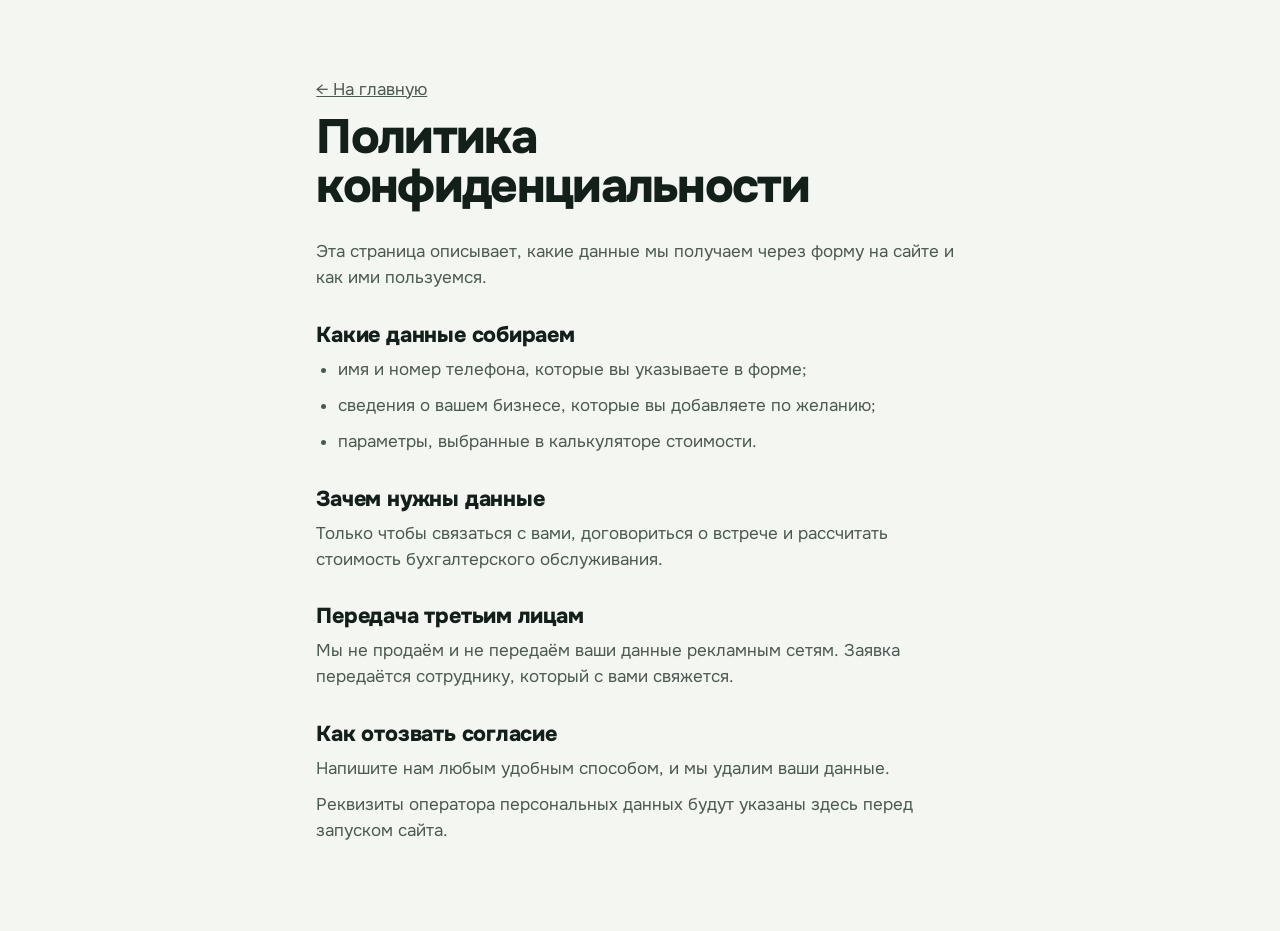
==== privacy.html @ 89eb4727 "init: landing for Бухгалтерия под ключ" ====
<!doctype html>
<html lang="ru">
<head>
<meta charset="utf-8">
<meta name="viewport" content="width=device-width, initial-scale=1">
<title>Политика конфиденциальности</title>
<meta name="robots" content="noindex">
<link rel="preconnect" href="https://fonts.googleapis.com">
<link rel="preconnect" href="https://fonts.gstatic.com" crossorigin>
<link href="https://fonts.googleapis.com/css2?family=Onest:wght@400;500;600;700;800&display=swap" rel="stylesheet">
<link rel="stylesheet" href="styles.css">
</head>
<body>
<main class="legal">
  <p><a href="index.html">← На главную</a></p>
  <h1>Политика конфиденциальности</h1>
  <p>Эта страница описывает, какие данные мы получаем через форму на сайте и как ими пользуемся.</p>
  <h2>Какие данные собираем</h2>
  <ul>
    <li>имя и номер телефона, которые вы указываете в форме;</li>
    <li>сведения о вашем бизнесе, которые вы добавляете по желанию;</li>
    <li>параметры, выбранные в калькуляторе стоимости.</li>
  </ul>
  <h2>Зачем нужны данные</h2>
  <p>Только чтобы связаться с вами, договориться о встрече и рассчитать стоимость бухгалтерского обслуживания.</p>
  <h2>Передача третьим лицам</h2>
  <p>Мы не продаём и не передаём ваши данные рекламным сетям. Заявка передаётся сотруднику, который с вами свяжется.</p>
  <h2>Как отозвать согласие</h2>
  <p>Напишите нам любым удобным способом, и мы удалим ваши данные.</p>
  <p>Реквизиты оператора персональных данных будут указаны здесь перед запуском сайта.</p>
</main>
</body>
</html>
---- styles.css ----
:root{
  --bg:#F4F6F1;
  --paper:#FFFFFF;
  --sand:#E8EDE4;
  --mint:#DCEADF;
  --mint-2:#C6DDCF;
  --ink:#13201A;
  --muted:#4A5951;
  --green:#0B6B4D;
  --green-d:#08523B;
  --yellow:#F3C93B;
  --red:#A63A2B;
  --font:'Onest',system-ui,-apple-system,'Segoe UI',Roboto,Arial,sans-serif;
  --gutter:clamp(18px,4.4vw,64px);
  --max:1320px;
  --r:18px;
  --ease:cubic-bezier(.2,.7,.2,1);
}
*,*::before,*::after{box-sizing:border-box}
html{scroll-behavior:auto;-webkit-text-size-adjust:100%}
html.lenis,html.lenis body{height:auto}
.lenis.lenis-smooth{scroll-behavior:auto!important}
body{margin:0;background:var(--bg);color:var(--ink);font-family:var(--font);font-size:1.0625rem;line-height:1.55;font-variant-numeric:tabular-nums;-webkit-font-smoothing:antialiased;overflow-x:hidden}
img,svg{max-width:100%;display:block}
a{color:inherit}
h1,h2,h3,p,ul,ol{margin:0}
ul,ol{padding:0;list-style:none}
button,input,select,textarea{font:inherit;color:inherit}
::selection{background:var(--yellow);color:var(--ink)}
:focus-visible{outline:3px solid var(--green);outline-offset:3px;border-radius:6px}
.skip{position:absolute;left:12px;top:-60px;background:var(--ink);color:#fff;padding:10px 16px;border-radius:10px;z-index:100;transition:top .2s}
.skip:focus{top:12px}
.wrap{width:100%;max-width:calc(var(--max) + var(--gutter)*2);margin-inline:auto;padding-inline:var(--gutter)}

h1{font-size:clamp(2.35rem,5.3vw,5.1rem);line-height:1.02;letter-spacing:-.035em;font-weight:800;text-wrap:balance}
h2{font-size:clamp(1.9rem,3.7vw,3.4rem);line-height:1.06;letter-spacing:-.03em;font-weight:800;text-wrap:balance}
h3{font-size:clamp(1.15rem,1.6vw,1.45rem);line-height:1.2;letter-spacing:-.015em;font-weight:700}

.sec{padding-block:clamp(84px,10vw,170px)}

/* ---------- buttons ---------- */
.btn{display:inline-flex;align-items:center;justify-content:center;gap:10px;background:var(--green);color:#fff;text-decoration:none;font-weight:700;border:0;border-radius:999px;padding:18px 30px;cursor:pointer;transition:background .25s var(--ease),transform .25s var(--ease);will-change:transform}
.btn:hover{background:var(--green-d)}
.btn:active{transform:scale(.97)}
.btn--small{padding:12px 20px;font-size:.95rem}
.btn--wide{width:100%}
.btn[disabled]{opacity:.7;cursor:wait}
.link-arrow{font-weight:600;text-decoration:none;display:inline-flex;gap:10px;align-items:center;padding:10px 0;background:linear-gradient(currentColor,currentColor) 0 100%/0 3px no-repeat;transition:background-size .35s var(--ease)}
.link-arrow::after{content:"→";transition:transform .3s var(--ease)}
.link-arrow:hover{background-size:calc(100% - 28px) 3px}
.link-arrow:hover::after{transform:translateX(5px)}

/* ---------- header ---------- */
.header{position:sticky;top:0;z-index:50;background:var(--bg);transition:top .4s var(--ease),background .3s}
.header.scrolled{background:var(--paper)}
.header.hide{top:-90px}
.header__inner{display:flex;align-items:center;gap:24px;min-width:0;max-width:calc(var(--max) + var(--gutter)*2);margin-inline:auto;padding:14px var(--gutter)}
.logo{flex-shrink:0;text-decoration:none;font-weight:800;font-size:1.2rem;letter-spacing:-.02em}
.logo span{color:var(--green)}
.nav{display:flex;gap:28px;margin-left:auto}
.nav a{white-space:nowrap;text-decoration:none;font-weight:500;font-size:.98rem;padding:6px 0;background:linear-gradient(var(--green),var(--green)) 0 100%/0 3px no-repeat;transition:background-size .3s var(--ease)}
.nav a:hover{background-size:100% 3px}
.header__cta{flex-shrink:0}
.burger{display:none;width:46px;height:46px;border:0;border-radius:50%;background:var(--sand);cursor:pointer;position:relative;flex-shrink:0}
.burger i{position:absolute;left:14px;right:14px;height:3px;border-radius:2px;background:var(--ink);transition:transform .3s var(--ease),top .3s var(--ease)}
.burger i:first-child{top:18px}
.burger i:last-child{top:26px}
.burger.is-open i:first-child{top:22px;transform:rotate(45deg)}
.burger.is-open i:last-child{top:22px;transform:rotate(-45deg)}

/* ---------- hero ---------- */
.hero{padding-top:clamp(36px,5vw,84px);overflow:hidden}
.hero__grid{display:grid;grid-template-columns:minmax(0,1.25fr) minmax(0,.9fr);gap:clamp(32px,5vw,90px);align-items:center;padding-bottom:clamp(56px,7vw,110px)}
.hero h1 .w{display:inline-block;overflow:hidden;vertical-align:top;padding-bottom:.08em;margin-bottom:-.08em}
.hero h1 .w>span{display:inline-block}
.hero__lead{margin-top:clamp(22px,2.6vw,34px);font-size:clamp(1.1rem,1.5vw,1.35rem);max-width:36em;color:var(--muted)}
.hero__actions{display:flex;flex-wrap:wrap;align-items:center;gap:14px 34px;margin-top:clamp(26px,3vw,40px)}
.hero__facts{display:flex;flex-wrap:wrap;gap:12px 36px;margin-top:clamp(34px,4vw,60px);font-size:.98rem;color:var(--muted)}
.hero__facts b{display:block;color:var(--ink);font-size:1.12rem}

.sheet{background:var(--paper);border-radius:var(--r);padding:clamp(22px,2.6vw,36px)}
.sheet__title{font-size:1.15rem;font-weight:700;line-height:1.25}
.sheet__rows li{display:flex;justify-content:space-between;align-items:baseline;gap:18px;padding:13px 14px;border-radius:10px;font-size:1rem}
.sheet__rows li:nth-child(odd){background:var(--bg)}
.sheet__rows li b{font-weight:700;text-align:right;white-space:nowrap}
.sheet__rows li.is-zero b{color:var(--green)}
.sheet__total{display:flex;justify-content:space-between;align-items:baseline;gap:14px;margin-top:14px;padding:18px 16px;border-radius:12px;background:var(--mint);font-weight:600}
.sheet__total b{font-size:1.5rem;font-weight:800;letter-spacing:-.02em}
.sheet--hero{position:relative;transform:rotate(1.6deg);padding-bottom:clamp(34px,3.4vw,48px);clip-path:polygon(0 0,100% 0,100% calc(100% - 16px),96% 100%,92% calc(100% - 16px),88% 100%,84% calc(100% - 16px),80% 100%,76% calc(100% - 16px),72% 100%,68% calc(100% - 16px),64% 100%,60% calc(100% - 16px),56% 100%,52% calc(100% - 16px),48% 100%,44% calc(100% - 16px),40% 100%,36% calc(100% - 16px),32% 100%,28% calc(100% - 16px),24% 100%,20% calc(100% - 16px),16% 100%,12% calc(100% - 16px),8% 100%,4% calc(100% - 16px),0 100%)}
.sheet__top{display:flex;justify-content:space-between;gap:16px;align-items:flex-start;margin-bottom:16px}
.sheet__stamp{flex-shrink:0;background:var(--yellow);font-weight:800;border-radius:10px;padding:8px 14px;transform:rotate(-6deg)}

.marquee{overflow:hidden;background:var(--green);color:#fff;padding:20px 0}
.marquee__track{display:flex;width:max-content;animation:marq 48s linear infinite}
.marquee:hover .marquee__track{animation-play-state:paused}
.marquee span{font-size:clamp(1.1rem,1.8vw,1.6rem);font-weight:700;letter-spacing:-.01em;padding-right:clamp(32px,4vw,64px);white-space:nowrap}
.marquee span::after{content:"";display:inline-block;width:.5em;height:.5em;margin-left:clamp(32px,4vw,64px);background:var(--yellow);border-radius:50%;vertical-align:.08em}
@keyframes marq{to{transform:translateX(-50%)}}

/* ---------- pains ---------- */
.pains__grid{display:grid;grid-template-columns:minmax(0,.9fr) minmax(0,1.3fr);gap:clamp(34px,6vw,110px);align-items:start}
.pains__head{position:sticky;top:110px}
.pains__head p{margin-top:22px;color:var(--muted);max-width:28em}
.pain{background:var(--paper);border-radius:var(--r);margin-bottom:12px;transition:background .3s var(--ease)}
.pain summary{list-style:none;cursor:pointer;display:flex;justify-content:space-between;align-items:center;gap:20px;padding:clamp(20px,2.4vw,30px) clamp(20px,2.6vw,34px);font-size:clamp(1.15rem,1.9vw,1.6rem);font-weight:700;letter-spacing:-.02em;line-height:1.2}
.pain summary::-webkit-details-marker{display:none}
.pain summary::after{content:"";flex-shrink:0;width:44px;height:44px;border-radius:50%;background:var(--sand) url("data:image/svg+xml,%3Csvg xmlns='http://www.w3.org/2000/svg' viewBox='0 0 24 24' fill='none' stroke='%2313201A' stroke-width='2.4' stroke-linecap='round'%3E%3Cpath d='M12 6v12M6 12h12'/%3E%3C/svg%3E") center/20px no-repeat;transition:transform .35s var(--ease),background-color .3s}
.pain[open]{background:var(--mint)}
.pain[open] summary::after{transform:rotate(135deg);background-color:var(--yellow)}
.pain p{padding:0 clamp(20px,2.6vw,34px) clamp(22px,2.6vw,32px);color:var(--ink);max-width:40em}
.pain:hover:not([open]){background:var(--sand)}

/* ---------- trust ---------- */
.trust{background:var(--green);color:#fff}
.trust__grid{display:grid;grid-template-columns:1fr 1fr;gap:clamp(30px,6vw,100px)}
.trust__col p{margin-top:clamp(18px,2vw,28px);font-size:clamp(1.05rem,1.4vw,1.25rem);color:#DDEFE5;max-width:30em}
.trust__col--b{padding-top:clamp(0px,6vw,110px)}

/* ---------- bill ---------- */
.bill{padding-block:clamp(84px,9vw,150px)}
.bill__grid{display:grid;grid-template-columns:minmax(0,.9fr) minmax(0,1.3fr);gap:clamp(30px,5vw,90px);align-items:center}
.bill__head p{margin-top:22px;color:var(--muted);max-width:30em}
.bill__head .bill__note{font-size:.92rem;margin-top:14px}
.bill__sheets{display:grid;grid-template-columns:1fr 1fr;gap:clamp(14px,2vw,28px);align-items:start}
.sheet--other .sheet__total{background:#F3DAD4}
.sheet--other .sheet__total b{color:var(--red)}
.sheet--other .sheet__rows li.extra b{color:var(--red)}
.sheet--ours{background:var(--paper);outline:4px solid var(--green)}
.sheet--ours .sheet__total{background:var(--mint)}
.sheet__title{margin-bottom:16px}
.bill__sheets .sheet__rows li{flex-direction:column;align-items:flex-start;gap:2px}
.bill__sheets .sheet__rows li b{text-align:left}

/* ---------- calc ---------- */
.calc__head{max-width:46em;margin-bottom:clamp(34px,4vw,60px)}
.calc__head p{margin-top:20px;color:var(--muted)}
.calc__box{display:grid;grid-template-columns:minmax(0,1.5fr) minmax(0,1fr);gap:clamp(18px,2.4vw,36px);align-items:start}
.calc__controls{background:var(--paper);border-radius:var(--r);padding:clamp(22px,3vw,44px);display:grid;gap:clamp(24px,2.6vw,34px)}
fieldset{border:0;margin:0;padding:0;min-width:0}
legend,.range>label{font-weight:700;font-size:1.02rem;margin-bottom:12px;padding:0;display:flex;justify-content:space-between;gap:12px;float:none;width:100%}
.seg,.chips{display:flex;flex-wrap:wrap;gap:10px}
.seg legend,.chips legend{flex:0 0 100%}
.seg label,.chips label{cursor:pointer}
.seg input,.chips input,.check input{position:absolute;opacity:0;pointer-events:none}
.seg label span,.chips label span{display:inline-flex;align-items:center;padding:13px 20px;border-radius:999px;background:var(--bg);font-weight:600;transition:background .25s var(--ease),color .25s,transform .25s var(--ease)}
.seg label:hover span,.chips label:hover span{background:var(--mint)}
.seg input:checked+span,.chips input:checked+span{background:var(--green);color:#fff}
.seg input:focus-visible+span,.chips input:focus-visible+span,.check input:focus-visible+span::before{outline:3px solid var(--green);outline-offset:3px}
.range output{color:var(--green);font-weight:800}
input[type=range]{-webkit-appearance:none;appearance:none;width:100%;height:12px;border-radius:999px;background:var(--bg);cursor:pointer}
input[type=range]::-webkit-slider-thumb{-webkit-appearance:none;width:30px;height:30px;border-radius:50%;background:var(--green);border:4px solid var(--paper);cursor:grab;transition:transform .2s}
input[type=range]::-moz-range-thumb{width:22px;height:22px;border-radius:50%;background:var(--green);border:4px solid var(--paper);cursor:grab}
input[type=range]:active::-webkit-slider-thumb{transform:scale(1.15)}
.check{display:flex;gap:14px;align-items:center;cursor:pointer;font-weight:600;position:relative}
.check span{display:flex;gap:14px;align-items:center}
.check span::before{content:"";flex-shrink:0;width:28px;height:28px;border-radius:8px;background:var(--bg) url("data:image/svg+xml,%3Csvg xmlns='http://www.w3.org/2000/svg' viewBox='0 0 24 24' fill='none' stroke='white' stroke-width='3.2' stroke-linecap='round' stroke-linejoin='round'%3E%3Cpath d='M5 12.5l4.5 4.5L19 7'/%3E%3C/svg%3E") center/0 no-repeat;transition:background-color .25s,background-size .25s var(--ease)}
.check input:checked+span::before{background-color:var(--green);background-size:18px}
.calc__result{position:sticky;top:104px;display:flex;flex-direction:column;gap:12px;background:var(--mint)}
.calc__old{color:var(--muted)}
.calc__old s{text-decoration-thickness:3px;text-decoration-color:var(--red)}
.calc__new{font-size:clamp(2.6rem,4.4vw,4.2rem);font-weight:800;letter-spacing:-.04em;line-height:1}
.calc__new em{font-style:normal;font-size:.3em;letter-spacing:0;font-weight:600;color:var(--muted)}
.calc__disc{display:inline-block;align-self:flex-start;background:var(--yellow);font-weight:700;border-radius:10px;padding:6px 12px;font-size:.95rem}
.calc__lines{display:grid;gap:4px;margin-block:6px}
.calc__lines li{display:flex;justify-content:space-between;gap:12px;font-size:.95rem;padding:7px 12px;border-radius:8px;background:var(--paper)}
.calc__lines li b{font-weight:700}
.calc__gift{background:var(--paper);border-radius:12px;padding:12px 14px;font-weight:600;font-size:.95rem}
.calc__hint{font-size:.88rem;color:var(--muted)}
.calc__noscript{grid-column:1/-1}

/* ---------- promo ---------- */
.promo{background:var(--sand)}
.promo__head{max-width:42em;margin-bottom:clamp(34px,4vw,60px)}
.promo__head p{margin-top:18px;color:var(--muted)}
.bento{display:grid;grid-template-columns:repeat(12,minmax(0,1fr));gap:clamp(12px,1.4vw,20px)}
.tile{position:relative;display:flex;flex-direction:column;gap:8px;text-decoration:none;border-radius:var(--r);padding:clamp(22px,2.6vw,38px);background:var(--paper);transition:transform .4s var(--ease),background .3s var(--ease);will-change:transform;min-width:0}
.tile:hover{transform:translateY(-6px)}
.tile p{color:var(--muted);max-width:26em}
.tile__big{font-size:clamp(2.4rem,5vw,4.6rem);font-weight:800;letter-spacing:-.04em;line-height:1}
.tile__date{margin-top:auto;padding-top:14px;font-weight:700;font-size:.95rem}
.tile--a{grid-column:span 7;background:var(--green);color:#fff;min-height:340px}
.tile--a p{color:#DDEFE5}
.tile--a .tile__big{font-size:clamp(4rem,10vw,9rem)}
.tile--b{grid-column:span 5;background:var(--yellow)}
.tile--b p{color:var(--ink)}
.tile--c{grid-column:span 3;background:var(--mint-2)}
.tile--c p{color:var(--ink)}
.tile--d,.tile--e,.tile--f{grid-column:span 3}
.tile--g{grid-column:span 12;flex-direction:row;justify-content:space-between;align-items:center;gap:24px;background:var(--ink);color:#fff}
.tile--g .tile__big{font-size:clamp(1.8rem,3.6vw,3.2rem)}
.tile--g p{color:#C9D6CF;margin-top:10px}
.tile__go{flex-shrink:0;background:var(--yellow);color:var(--ink);font-weight:800;border-radius:999px;padding:16px 30px}
.tile:hover .tile__go{background:#fff}

/* ---------- way ---------- */
.way__grid{display:grid;grid-template-columns:minmax(0,.9fr) minmax(0,1.3fr);gap:clamp(34px,6vw,110px);align-items:start}
.way__head{position:sticky;top:110px}
.way__head p{margin-top:20px;color:var(--muted);max-width:28em}
.way__body{position:relative;padding-left:clamp(34px,4vw,56px)}
.way__track{position:absolute;left:0;top:6px;bottom:6px;width:10px;border-radius:99px;background:var(--sand)}
.way__fill{width:100%;height:100%;border-radius:99px;background:var(--green);transform-origin:top;transform:scaleY(.04)}
.way__steps li{padding-block:clamp(18px,2.6vw,34px);opacity:.38;transition:opacity .5s var(--ease)}
.way__steps li.on{opacity:1}
.way__steps h3{font-size:clamp(1.4rem,2.6vw,2.2rem);letter-spacing:-.025em}
.way__steps p{margin-top:8px;color:var(--muted);max-width:30em}

/* ---------- faq ---------- */
.faq{background:var(--paper)}
.faq__grid{display:grid;grid-template-columns:minmax(0,.9fr) minmax(0,1.3fr);gap:clamp(34px,6vw,110px);align-items:start}
.faq__grid>h2{position:sticky;top:110px}
.q{background:var(--bg);border-radius:var(--r);margin-bottom:10px}
.q summary{cursor:pointer;list-style:none;display:flex;justify-content:space-between;gap:20px;align-items:center;padding:22px 26px;font-weight:700;font-size:1.12rem;letter-spacing:-.01em}
.q summary::-webkit-details-marker{display:none}
.q summary::after{content:"";flex-shrink:0;width:36px;height:36px;border-radius:50%;background:var(--paper) url("data:image/svg+xml,%3Csvg xmlns='http://www.w3.org/2000/svg' viewBox='0 0 24 24' fill='none' stroke='%2313201A' stroke-width='2.4' stroke-linecap='round'%3E%3Cpath d='M12 6v12M6 12h12'/%3E%3C/svg%3E") center/18px no-repeat;transition:transform .35s var(--ease)}
.q[open] summary::after{transform:rotate(135deg);background-color:var(--yellow)}
.q p{padding:0 26px 24px;max-width:42em;color:var(--muted)}
.q:hover{background:var(--sand)}

/* ---------- contact ---------- */
.contact{background:var(--green);color:#fff}
.contact__grid{display:grid;grid-template-columns:minmax(0,1fr) minmax(0,1fr);gap:clamp(34px,6vw,100px);align-items:center}
.contact__text p{margin-top:20px;color:#DDEFE5;max-width:30em}
.contact__list{margin-top:28px;display:grid;gap:12px}
.contact__list li{display:flex;gap:14px;align-items:center;font-weight:600}
.contact__list li::before{content:"";flex-shrink:0;width:14px;height:14px;border-radius:50%;background:var(--yellow)}
.form{background:var(--paper);color:var(--ink);border-radius:var(--r);padding:clamp(22px,3vw,44px);display:grid;gap:16px}
.field{display:grid;gap:8px}
.field>span{font-weight:700;font-size:.95rem}
.field input,.field select,.field textarea{width:100%;border:0;background:var(--bg);border-radius:12px;padding:16px 18px;outline:none;transition:background .25s,box-shadow .25s}
.field select{appearance:none;-webkit-appearance:none;background-image:url("data:image/svg+xml,%3Csvg xmlns='http://www.w3.org/2000/svg' viewBox='0 0 24 24' fill='none' stroke='%2313201A' stroke-width='2.4' stroke-linecap='round' stroke-linejoin='round'%3E%3Cpath d='M6 9l6 6 6-6'/%3E%3C/svg%3E");background-repeat:no-repeat;background-position:right 16px center;background-size:20px;padding-right:48px}
.field input:focus,.field select:focus,.field textarea:focus{background:var(--mint);box-shadow:0 0 0 3px var(--green)}
.field textarea{resize:vertical;min-height:90px}
.form__legal{font-size:.85rem;color:var(--muted)}
.form__status{font-weight:700;color:var(--green);min-height:1.4em}
.form__status.err{color:var(--red)}

/* ---------- footer ---------- */
.footer{background:var(--ink);color:#C9D6CF;padding-block:clamp(48px,6vw,84px)}
.footer__inner{display:grid;gap:14px;max-width:calc(var(--max) + var(--gutter)*2)}
.footer__brand{font-size:1.5rem;font-weight:800;color:#fff;letter-spacing:-.02em}
.footer p{max-width:40em}
.footer__small{font-size:.9rem}

/* ---------- privacy page ---------- */
.legal{max-width:760px;margin:0 auto;padding:clamp(40px,6vw,90px) var(--gutter)}
.legal h1{font-size:clamp(2rem,4vw,3rem);margin-bottom:28px}
.legal h2{font-size:1.35rem;margin:32px 0 10px;letter-spacing:-.01em}
.legal p,.legal li{color:var(--muted);margin-bottom:10px}
.legal ul{list-style:disc;padding-left:22px}

/* ---------- responsive ---------- */
@media (max-width:1180px){
  .nav{gap:18px}.nav a{font-size:.92rem}
  .header__inner{gap:16px}
}
@media (max-width:1100px){
  .nav{position:fixed;inset:0;top:0;background:var(--bg);flex-direction:column;justify-content:center;align-items:flex-start;gap:6px;padding:90px var(--gutter) 40px;transform:translateY(-102%);visibility:hidden;transition:transform .5s var(--ease),visibility 0s .5s;margin:0;z-index:-1}
  .nav.is-open{transform:none;visibility:visible;transition:transform .5s var(--ease),visibility 0s}
  .nav a{font-size:clamp(1.8rem,7vw,2.6rem);font-weight:800;letter-spacing:-.03em}
  .burger{display:block;margin-left:0}
  .header__cta{margin-left:auto}
  body.menu-open{overflow:hidden}
}
@media (max-width:900px){
  .hero__grid,.pains__grid,.bill__grid,.calc__box,.way__grid,.faq__grid,.contact__grid,.trust__grid{grid-template-columns:1fr}
  .pains__head,.way__head,.faq__grid>h2,.calc__result{position:static}
  .trust__col--b{padding-top:0}
  .hero__doc{max-width:520px}
  .bento{grid-template-columns:repeat(6,minmax(0,1fr))}
  .tile--a,.tile--b,.tile--g{grid-column:span 6}
  .tile--c,.tile--d,.tile--e,.tile--f{grid-column:span 3}
}
@media (max-width:560px){
  .header__cta{display:none}
  .burger{margin-left:auto}
  .logo{font-size:1.12rem}
  .bill__sheets{grid-template-columns:1fr}
  .sheet__rows li{font-size:.95rem}
  .tile--c,.tile--d,.tile--e,.tile--f{grid-column:span 6}
  .tile--g{flex-direction:column;align-items:flex-start}
  .btn{padding:16px 24px}
  .hero__actions{flex-direction:column;align-items:flex-start}
  .seg label span,.chips label span{padding:12px 16px}
}
@media (max-width:380px){
  .logo span{display:none}
}
@media (prefers-reduced-motion:reduce){
  *,*::before,*::after{animation-duration:.01ms!important;animation-iteration-count:1!important;transition-duration:.01ms!important}
  .marquee__track{animation:none}
}
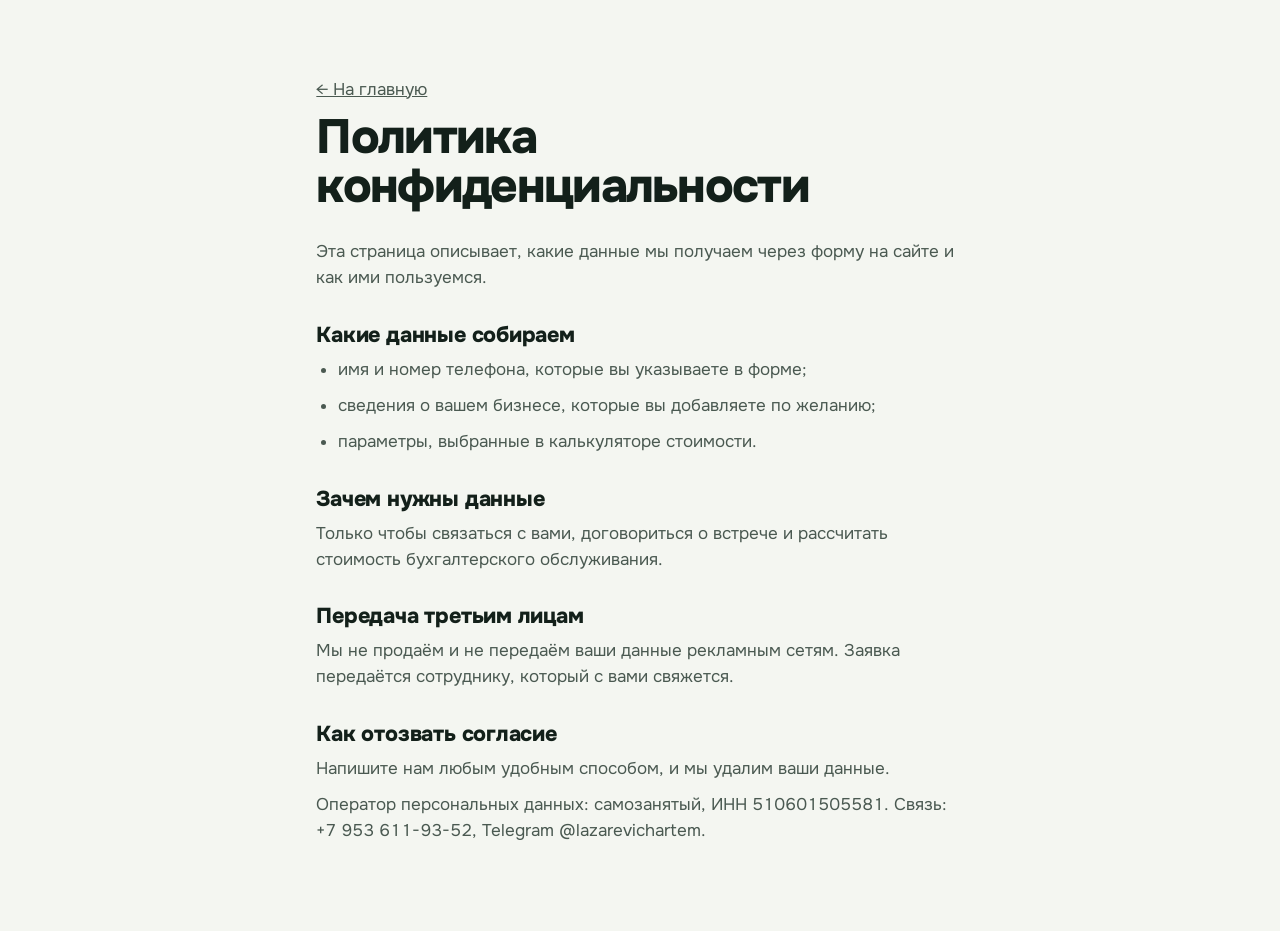
==== commit bf16eaba: "Правки: прайс клиента в калькуляторе, контакты, акции до 31.03.2027, реквизиты" ====
--- a/privacy.html
+++ b/privacy.html
@@ -27,7 +27,7 @@
   <p>Мы не продаём и не передаём ваши данные рекламным сетям. Заявка передаётся сотруднику, который с вами свяжется.</p>
   <h2>Как отозвать согласие</h2>
   <p>Напишите нам любым удобным способом, и мы удалим ваши данные.</p>
-  <p>Реквизиты оператора персональных данных будут указаны здесь перед запуском сайта.</p>
+  <p>Оператор персональных данных: самозанятый, ИНН 510601505581. Связь: +7 953 611-93-52, Telegram @lazarevichartem.</p>
 </main>
 </body>
 </html>
--- a/styles.css
+++ b/styles.css
@@ -155,6 +155,17 @@
 .check span{display:flex;gap:14px;align-items:center}
 .check span::before{content:"";flex-shrink:0;width:28px;height:28px;border-radius:8px;background:var(--bg) url("data:image/svg+xml,%3Csvg xmlns='http://www.w3.org/2000/svg' viewBox='0 0 24 24' fill='none' stroke='white' stroke-width='3.2' stroke-linecap='round' stroke-linejoin='round'%3E%3Cpath d='M5 12.5l4.5 4.5L19 7'/%3E%3C/svg%3E") center/0 no-repeat;transition:background-color .25s,background-size .25s var(--ease)}
 .check input:checked+span::before{background-color:var(--green);background-size:18px}
+.calc__base{background:var(--mint);border-radius:14px;padding:18px 20px;display:grid;gap:4px}
+.calc__base span{color:var(--muted);font-size:.95rem}
+.steppers{display:grid;gap:8px;transition:opacity .3s}
+.steppers.is-off{opacity:.35;pointer-events:none}
+.step{display:flex;justify-content:space-between;align-items:center;gap:16px;padding:12px 16px;border-radius:14px;background:var(--bg)}
+.step small{display:block;color:var(--muted);font-size:.88rem;line-height:1.35;margin-top:2px}
+.stepper{display:flex;align-items:center;gap:6px;flex-shrink:0}
+.stepper button{width:40px;height:40px;border-radius:50%;border:0;background:var(--paper);font-size:1.4rem;font-weight:700;cursor:pointer;line-height:1;transition:background .2s,transform .2s}
+.stepper button:hover{background:var(--green);color:#fff}
+.stepper button:active{transform:scale(.9)}
+.stepper output{min-width:34px;text-align:center;font-weight:800;font-size:1.1rem}
 .calc__result{position:sticky;top:104px;display:flex;flex-direction:column;gap:12px;background:var(--mint)}
 .calc__old{color:var(--muted)}
 .calc__old s{text-decoration-thickness:3px;text-decoration-color:var(--red)}
@@ -223,6 +234,10 @@
 .contact__list{margin-top:28px;display:grid;gap:12px}
 .contact__list li{display:flex;gap:14px;align-items:center;font-weight:600}
 .contact__list li::before{content:"";flex-shrink:0;width:14px;height:14px;border-radius:50%;background:var(--yellow)}
+.contact__direct{margin-top:30px!important;font-weight:700;color:#fff!important}
+.contact__links{margin-top:10px;display:grid;gap:8px}
+.contact__links a{font-weight:600;font-size:1.15rem;text-decoration:underline;text-underline-offset:5px;text-decoration-thickness:2px;text-decoration-color:var(--yellow)}
+.footer a{color:#fff}
 .form{background:var(--paper);color:var(--ink);border-radius:var(--r);padding:clamp(22px,3vw,44px);display:grid;gap:16px}
 .field{display:grid;gap:8px}
 .field>span{font-weight:700;font-size:.95rem}
